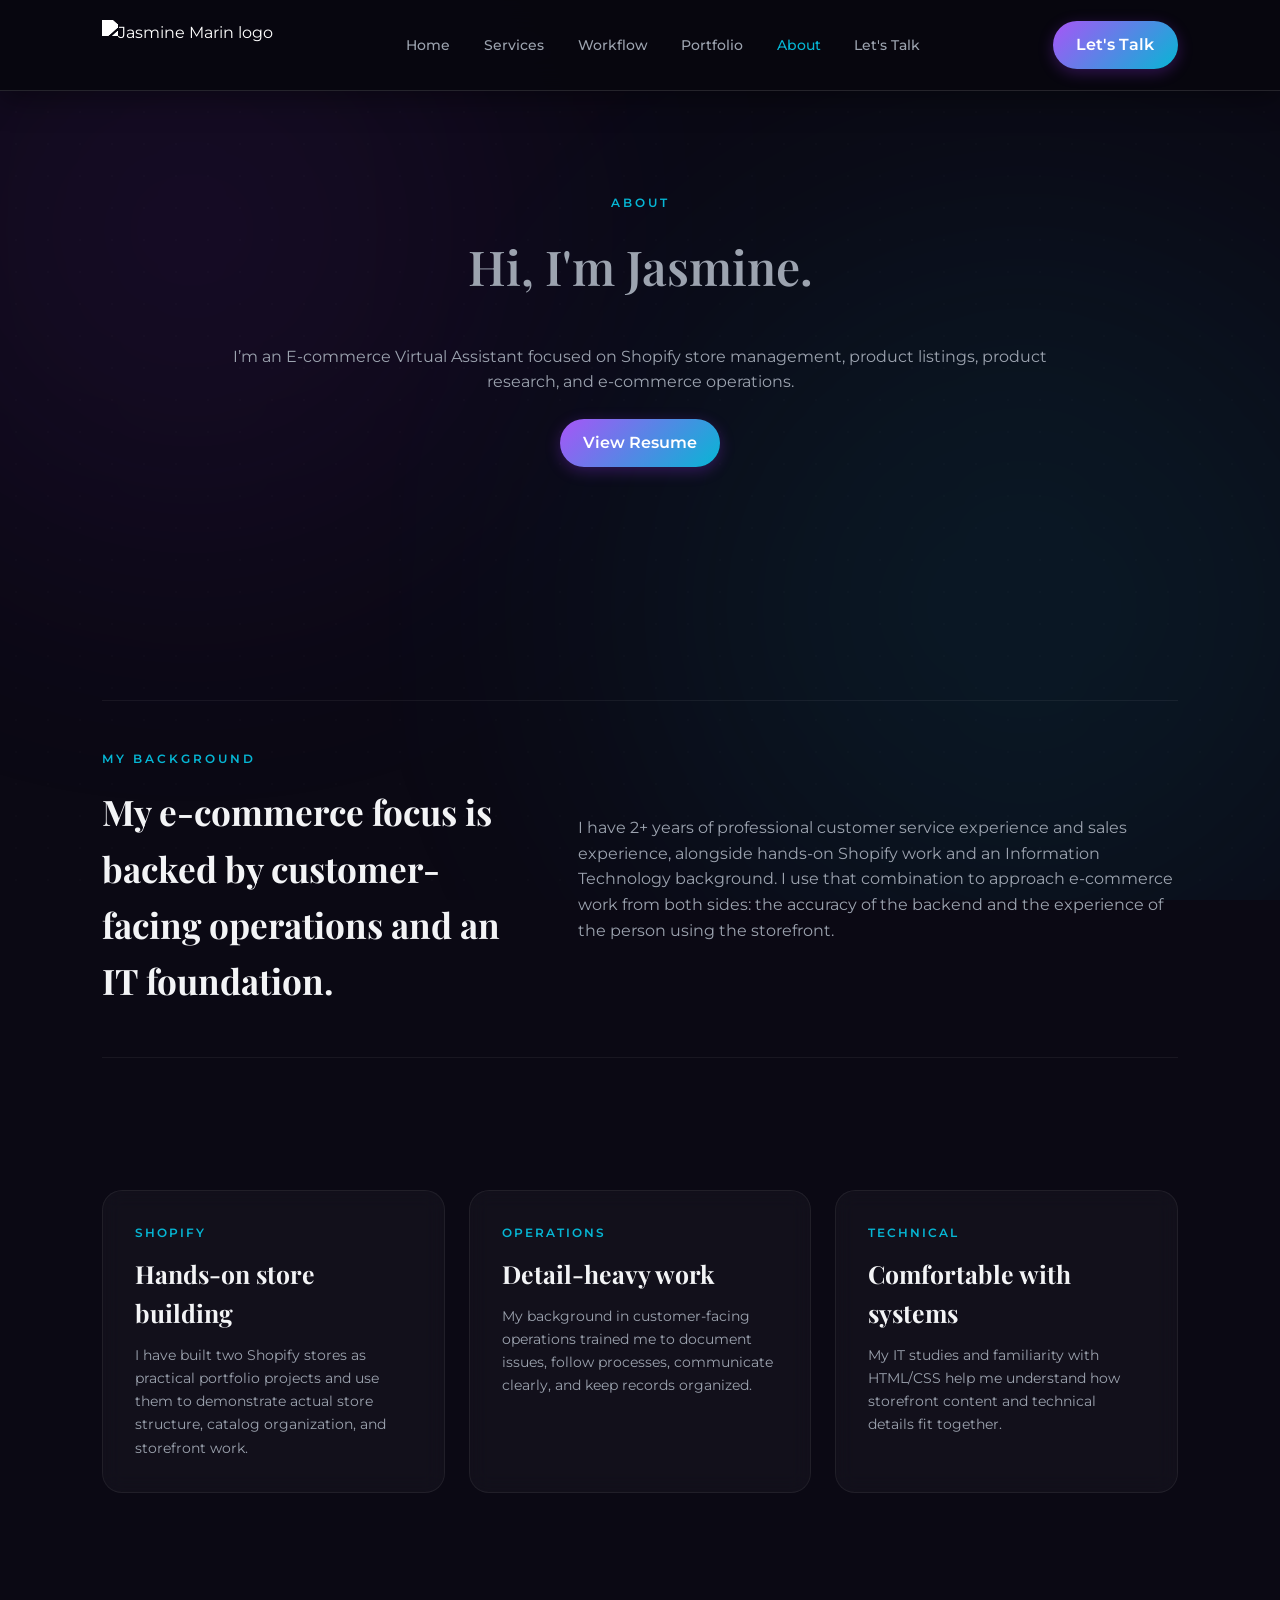
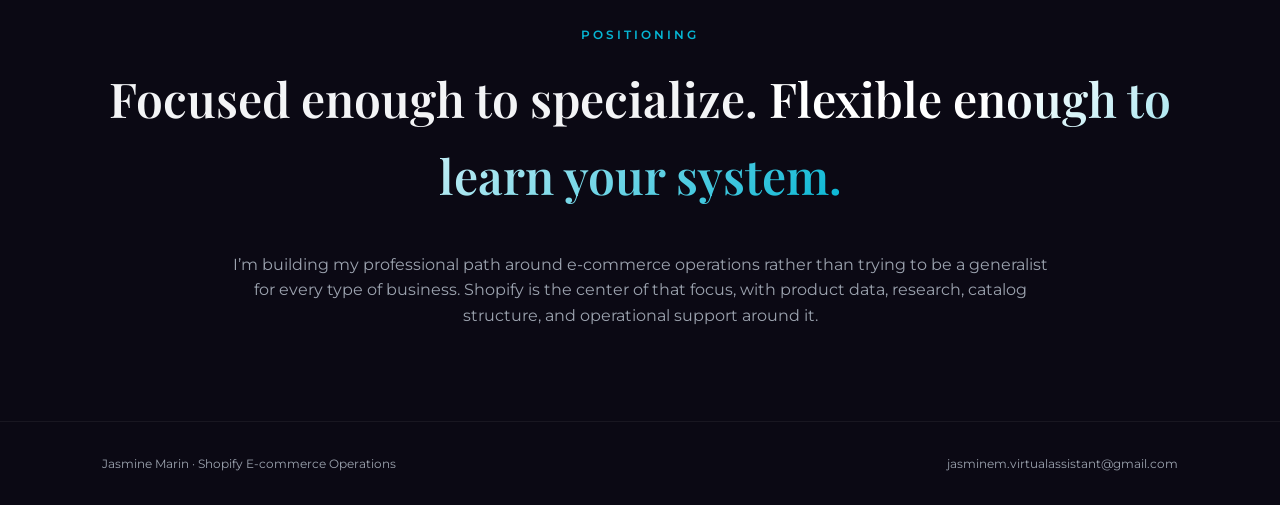
==== about.html @ 8a1c5198 "Initial commit" ====
<!DOCTYPE html>
<html lang="en">
<head>
<meta charset="UTF-8">
<meta name="viewport" content="width=device-width, initial-scale=1.0">
<title>About | Jasmine Marin</title>
<meta name="description" content="Jasmine Marin specializes in Shopify store management, product listings, product research and e-commerce operations.">
<link rel="stylesheet" href="style.css">
</head>
<body data-page="about">
<div class="ambient-bg"><div class="blur-blob blob-1"></div><div class="blur-blob blob-2"></div></div>

<header>
    <a href="index.html" class="logo" aria-label="Jasmine Marin home">
        <img src="image/Jasmine LOGO.png" alt="Jasmine Marin logo" class="logo-img">
    </a>

    <button class="mobile-menu-btn" type="button" aria-label="Open navigation" aria-controls="menu" aria-expanded="false">
        <span></span>
    </button>

    <nav id="menu" aria-label="Primary navigation">
        <a href="index.html" data-page="home">Home</a>
        <a href="services.html" data-page="services">Services</a>
        <a href="workflow.html" data-page="workflow">Workflow</a>
        <a href="portfolio.html" data-page="portfolio">Portfolio</a>
        <a href="about.html" data-page="about">About</a>
        <a href="index.html#contact">Let's Talk</a>
    </nav>

    <a class="btn-header" href="index.html#contact">Let's Talk</a>
</header>


<main>
<section class="page-hero">
    <div class="page-intro reveal">
        <div class="section-tag">About</div>
        <h1 class="section-title">Hi, I'm Jasmine.</h1>
        <p>I’m an E-commerce Virtual Assistant focused on Shopify store management, product listings, product research, and e-commerce operations.</p>
        <div class="hero-actions resume-entry-actions">
            <a class="btn-primary" href="resume.html">View Resume</a>
        </div>
    </div>
</section>

<section class="reveal">
    <div class="expertise-band">
        <div>
            <div class="section-tag" style="text-align:left">My Background</div>
            <h3>My e-commerce focus is backed by customer-facing operations and an IT foundation.</h3>
        </div>
        <p>I have 2+ years of professional customer service experience and sales experience, alongside hands-on Shopify work and an Information Technology background. I use that combination to approach e-commerce work from both sides: the accuracy of the backend and the experience of the person using the storefront.</p>
    </div>
</section>

<section class="reveal">
    <div class="focus-grid">
        <article class="focus-card"><div class="card-index">SHOPIFY</div><h3>Hands-on store building</h3><p>I have built two Shopify stores as practical portfolio projects and use them to demonstrate actual store structure, catalog organization, and storefront work.</p></article>
        <article class="focus-card"><div class="card-index">OPERATIONS</div><h3>Detail-heavy work</h3><p>My background in customer-facing operations trained me to document issues, follow processes, communicate clearly, and keep records organized.</p></article>
        <article class="focus-card"><div class="card-index">TECHNICAL</div><h3>Comfortable with systems</h3><p>My IT studies and familiarity with HTML/CSS help me understand how storefront content and technical details fit together.</p></article>
    </div>
</section>

<section class="reveal">
    <div class="section-tag">Positioning</div>
    <h2 class="section-title">Focused enough to specialize. <span class="gradient-text">Flexible enough to learn your system.</span></h2>
    <p class="page-intro">I’m building my professional path around e-commerce operations rather than trying to be a generalist for every type of business. Shopify is the center of that focus, with product data, research, catalog structure, and operational support around it.</p>
</section>
</main>


<footer>
    <span>Jasmine Marin · Shopify E-commerce Operations</span>
    <a href="mailto:jasminem.virtualassistant@gmail.com">jasminem.virtualassistant@gmail.com</a>
</footer>

<script src="script.js"></script>
</body>
</html>
---- style.css ----
@import url('https://fonts.googleapis.com/css2?family=Montserrat:wght@300;400;500;600&family=Playfair+Display:ital,wght@0,600;1,400&display=swap');

:root{
    --bg-dark:#0b0914;
    --purple-glow:rgba(147,51,234,.15);
    --cyan-glow:rgba(6,182,212,.15);
    --text-main:#f3f4f6;
    --text-muted:#9ca3af;
    --accent-purple:#a855f7;
    --accent-cyan:#06b6d4;
    --glass-bg:rgba(255,255,255,.03);
    --glass-border:rgba(255,255,255,.06);
    --bar-bg:#4f46e5;
    --header-bg:rgba(11,9,20,.72);
}
*{box-sizing:border-box;margin:0;padding:0;scroll-behavior:smooth}
body{
    background:var(--bg-dark);
    color:var(--text-main);
    font-family:'Montserrat',sans-serif;
    overflow-x:hidden;
    line-height:1.6;
}
a{color:inherit}
button,input,textarea{font:inherit}
.ambient-bg{position:fixed;inset:0;z-index:-2;pointer-events:none;overflow:hidden}
.blur-blob{
    position:absolute;border-radius:50%;filter:blur(140px);opacity:.6;
    animation:float-bg 20s infinite alternate ease-in-out;
}
.blob-1{top:-10%;left:-10%;width:50vw;height:50vw;background:var(--purple-glow)}
.blob-2{bottom:-10%;right:-10%;width:60vw;height:60vw;background:var(--cyan-glow);animation-delay:-5s}
@keyframes float-bg{0%{transform:translate(0,0) scale(1)}100%{transform:translate(8%,5%) scale(1.15)}}
body::before{
    content:"";position:fixed;inset:0;
    background-image:radial-gradient(rgba(255,255,255,.015) 1px,transparent 1px);
    background-size:32px 32px;z-index:-1;pointer-events:none;
}

header{
    position:fixed;top:0;width:100%;padding:1.25rem 8%;
    display:flex;justify-content:space-between;align-items:center;
    z-index:200;background:rgba(8,7,15,.96);backdrop-filter:blur(16px);
    border-bottom:1px solid rgba(255,255,255,.12);box-shadow:0 8px 28px rgba(0,0,0,.38);
}
.logo{display:flex;align-items:center;text-decoration:none}
.logo-img{height:50px;width:auto;display:block;filter:brightness(0) invert(1);transition:transform .3s ease}
.logo-img:hover{transform:scale(1.05)}
nav{display:flex;align-items:center;gap:2.1rem}
nav a{
    color:var(--text-muted);text-decoration:none;font-size:.88rem;font-weight:500;
    transition:color .3s;white-space:nowrap
}
nav a:hover,nav a.active{color:var(--accent-cyan)}
.mobile-menu-btn{
    display:none;width:40px;height:40px;border:1px solid rgba(255,255,255,.12);
    border-radius:14px;background:rgba(11,9,20,.75);color:#fff;align-items:center;
    justify-content:center;cursor:pointer;position:relative
}
.mobile-menu-btn span{display:block;width:18px;height:2px;background:#fff;border-radius:999px;position:relative;transition:transform .25s ease,opacity .25s ease}
.mobile-menu-btn span::before,.mobile-menu-btn span::after{
    content:"";position:absolute;width:18px;height:2px;background:#fff;border-radius:999px;left:0;
    transition:transform .25s ease,opacity .25s ease
}
.mobile-menu-btn span::before{transform:translateY(-6px)}
.mobile-menu-btn span::after{transform:translateY(6px)}
.mobile-menu-btn.open span{transform:rotate(45deg)}
.mobile-menu-btn.open span::before{transform:rotate(90deg)}
.mobile-menu-btn.open span::after{opacity:0}

.btn-header,.btn-primary{
    display:inline-flex;align-items:center;justify-content:center;
    background:linear-gradient(135deg,var(--accent-purple),var(--accent-cyan));
    padding:.7rem 1.45rem;border-radius:30px;color:#fff;font-weight:600;
    border:none;cursor:pointer;text-decoration:none;
    box-shadow:0 4px 15px rgba(147,51,234,.3);
    transition:transform .3s,box-shadow .3s
}
.btn-header:hover,.btn-primary:hover{transform:translateY(-2px);box-shadow:0 6px 20px rgba(6,182,212,.4)}
.btn-secondary{
    display:inline-flex;align-items:center;justify-content:center;
    padding:.7rem 1.45rem;border:1px solid var(--glass-border);
    border-radius:30px;color:#fff;text-decoration:none;font-weight:500;
    transition:.3s;background:rgba(255,255,255,.02)
}
.btn-secondary:hover{border-color:var(--accent-cyan);transform:translateY(-2px)}

section{padding:5.5rem 8% 2.75rem;min-height:0;display:flex;flex-direction:column;justify-content:center;scroll-margin-top:88px}
.page-hero{padding-top:10rem;min-height:68vh;padding-bottom:4rem}
.reveal{opacity:0;transform:translateY(35px);transition:opacity .8s cubic-bezier(.21,.6,.35,1),transform .8s cubic-bezier(.21,.6,.35,1)}
.reveal.active{opacity:1;transform:translateY(0)}
.section-tag{text-transform:uppercase;font-size:.75rem;font-weight:600;letter-spacing:3px;color:var(--accent-cyan);margin-bottom:1rem;text-align:center}
.section-title{font-family:'Playfair Display',serif;font-size:3rem;margin-bottom:2.4rem;font-weight:600;text-align:center}
.gradient-text{background:linear-gradient(135deg,#fff 30%,var(--accent-cyan) 100%);-webkit-background-clip:text;background-clip:text;-webkit-text-fill-color:transparent}
.muted{color:var(--text-muted)}

.hero-grid{display:grid;grid-template-columns:1.15fr .85fr;gap:4rem;align-items:center}
.hero-content h2{font-size:1rem;text-transform:uppercase;letter-spacing:4px;color:var(--accent-purple);margin-bottom:1rem}
.hero-content h1{font-family:'Playfair Display',serif;font-size:4rem;line-height:1.08;margin-bottom:1.4rem}
.hero-content .lead{font-size:1.08rem;color:var(--text-muted);max-width:650px;margin-bottom:2rem}
.eyebrow-line{display:flex;flex-wrap:wrap;gap:.6rem;margin-bottom:1.8rem}
.eyebrow-line span{
    border:1px solid var(--glass-border);background:var(--glass-bg);
    padding:.45rem .8rem;border-radius:999px;font-size:.76rem;color:#ddd
}
.hero-actions{display:flex;flex-wrap:wrap;gap:1rem}
.hero-profile-img{width:120%;max-width:520px;height:auto;display:block;object-fit:cover;filter:drop-shadow(0 20px 50px rgba(0,0,0,.7)) grayscale(5%);transition:.5s}
.hero-profile-img:hover{filter:drop-shadow(0 25px 60px rgba(147,51,234,.25)) grayscale(0%);transform:translateY(-5px)}

.proof-grid{display:grid;grid-template-columns:repeat(3,1fr);gap:1.25rem}
.proof-card,.focus-card,.project-card,.process-card,.tool-card,.contact-card{
    background:var(--glass-bg);border:1px solid var(--glass-border);
    border-radius:20px;padding:2rem;backdrop-filter:blur(10px);
    transition:transform .3s,border-color .3s,background .3s
}
.proof-card:hover,.focus-card:hover,.project-card:hover,.process-card:hover,.tool-card:hover,.contact-card:hover{
    transform:translateY(-5px);border-color:rgba(6,182,212,.35)
}
.proof-number{font-family:'Playfair Display',serif;font-size:2.5rem;color:#fff;margin-bottom:.25rem}
.proof-label{color:var(--text-muted);font-size:.84rem;text-transform:uppercase;letter-spacing:1px}

.focus-grid{display:grid;grid-template-columns:repeat(3,1fr);gap:1.5rem}
.focus-card .card-index{color:var(--accent-cyan);font-size:.75rem;letter-spacing:2px;font-weight:600}
.focus-card h3{font-family:'Playfair Display',serif;font-size:1.55rem;margin:.7rem 0}
.focus-card p{color:var(--text-muted);font-size:.9rem}
.focus-card ul{list-style:none;margin-top:1.2rem;display:grid;gap:.6rem}
.focus-card li{font-size:.86rem;padding-left:1.15rem;position:relative}
.focus-card li::before{content:"";position:absolute;left:0;top:.62rem;width:5px;height:5px;background:var(--accent-cyan);border-radius:50%}

.expertise-band{
    display:grid;grid-template-columns:1fr 1.4fr;gap:3rem;align-items:center;
    border-top:1px solid var(--glass-border);border-bottom:1px solid var(--glass-border);
    padding:3rem 0
}
.expertise-band h3{font-family:'Playfair Display',serif;font-size:2.2rem}
.expertise-band p{color:var(--text-muted);max-width:760px}

/* =========================================
   TECHNICAL TOOLBOX
   ========================================= */

.toolbox-section {
  width: 100%;
  padding: 70px 5% 60px;

  background:
    radial-gradient(
      circle at 20% 45%,
      rgba(168, 85, 247, 0.07),
      transparent 38%
    ),
    radial-gradient(
      circle at 80% 45%,
      rgba(6, 182, 212, 0.06),
      transparent 38%
    );
}


/* SECTION HEADING */

.section-heading {
  text-align: center;
  margin-bottom: 48px;
}

.section-heading .eyebrow {
  display: block;
  margin-bottom: 16px;

  color: #06b6d4;

  font-size: 13px;
  font-weight: 700;
  letter-spacing: 3px;
}

.section-heading h2 {
  margin: 0;

  color: #f3f4f6;

  font-family: "Playfair Display", serif;
  font-size: clamp(42px, 4vw, 56px);
  font-weight: 600;
  line-height: 1.1;
}

.section-heading h2 span {
  background: linear-gradient(
    90deg,
    #f3f4f6,
    #a855f7,
    #06b6d4
  );

  -webkit-background-clip: text;
  background-clip: text;
  -webkit-text-fill-color: transparent;
}


/* TOOLBOX GRID */

.toolbox-grid {
  width: 100%;
  max-width: 1600px;

  margin: 0 auto;

  display: grid;
  grid-template-columns: repeat(5, minmax(0, 1fr));

  gap: 24px;
}


/* TOOLBOX CARD */

.toolbox-card {
  min-width: 0;

  padding: 34px 32px 30px;

  border: 1px solid rgba(255, 255, 255, 0.09);
  border-radius: 20px;

  background:
    linear-gradient(
      145deg,
      rgba(168, 85, 247, 0.055),
      rgba(6, 182, 212, 0.025)
    ),
    rgba(255, 255, 255, 0.018);

  box-shadow:
    inset 0 1px 0 rgba(255, 255, 255, 0.025),
    0 12px 35px rgba(0, 0, 0, 0.12);
}


/* CARD TITLE */

.toolbox-card h3 {
  margin: 0 0 22px;
  padding-bottom: 14px;

  border-bottom: 1px solid rgba(255, 255, 255, 0.08);

  color: #06b6d4;

  font-size: 17px;
  font-weight: 700;
  letter-spacing: 1.5px;
  line-height: 1.3;

  white-space: nowrap;
}


/* TOOL ITEMS */

.tool-item {
  min-height: 44px;

  margin-bottom: 12px;
  padding: 0 17px;

  display: flex;
  align-items: center;
  justify-content: space-between;

  border-radius: 10px;

  background: rgba(255, 255, 255, 0.012);

  color: #e5e7eb;

  font-size: 14px;

  transition:
    background 0.2s ease,
    transform 0.2s ease;
}

.tool-item:last-child {
  margin-bottom: 0;
}

.tool-item:hover {
  transform: translateY(-2px);

  background: rgba(168, 85, 247, 0.08);
}


/* ZENDESK BADGE */

.tool-with-badge {
  gap: 10px;
}

.tool-badge {
  flex-shrink: 0;

  padding: 5px 11px;

  border-radius: 999px;

  background: rgba(168, 85, 247, 0.16);

  color: #a855f7;

  font-size: 11px;
  font-weight: 600;
}


/* =========================================
   TABLET
   ========================================= */

@media (max-width: 1200px) {

  .toolbox-grid {
    grid-template-columns: repeat(3, minmax(0, 1fr));
  }

  .toolbox-card h3 {
    white-space: normal;
  }

}


/* =========================================
   MOBILE
   ========================================= */

@media (max-width: 700px) {

  .toolbox-section {
    padding: 55px 20px 45px;
  }

  .section-heading {
    margin-bottom: 32px;
  }

  .section-heading .eyebrow {
    font-size: 11px;
    letter-spacing: 2.5px;
  }

  .section-heading h2 {
    font-size: 38px;
  }

  .toolbox-grid {
    grid-template-columns: repeat(2, minmax(0, 1fr));
    gap: 14px;
  }

  .toolbox-card {
    padding: 24px 18px 20px;
    border-radius: 16px;
  }

  .toolbox-card h3 {
    margin-bottom: 16px;
    padding-bottom: 11px;

    font-size: 13px;
    letter-spacing: 1px;
  }

  .tool-item {
    min-height: 40px;

    margin-bottom: 9px;
    padding: 0 12px;

    font-size: 12px;
  }

  .tool-badge {
    padding: 4px 7px;
    font-size: 9px;
  }

}


/* =========================================
   SMALL PHONES
   ========================================= */

@media (max-width: 430px) {

  .toolbox-grid {
    grid-template-columns: 1fr;
  }

  .toolbox-card h3 {
    font-size: 14px;
  }

  .tool-item {
    font-size: 13px;
  }

}


.page-intro{max-width:820px;margin:0 auto 3rem;text-align:center;color:var(--text-muted)}
.project-stack{display:grid;gap:2.5rem}
.project-card{padding:0;overflow:hidden}
.project-card-inner{display:grid;grid-template-columns:.9fr 1.1fr;min-height:460px}
.project-card.reverse .project-card-inner{grid-template-columns:1.1fr .9fr}
.project-card.reverse .project-copy{order:2}
.project-card.reverse .project-visual{order:1}
.project-copy{padding:3rem;display:flex;flex-direction:column;justify-content:center}
.project-kicker{text-transform:uppercase;letter-spacing:2px;color:var(--accent-cyan);font-size:.72rem;font-weight:600}
.project-copy h3{font-family:'Playfair Display',serif;font-size:2.3rem;margin:.8rem 0 1rem}
.project-copy p{color:var(--text-muted);font-size:.92rem}
.project-copy ul{list-style:none;margin:1.3rem 0 1.7rem;display:grid;gap:.55rem}
.project-copy li{font-size:.84rem;padding-left:1.2rem;position:relative}
.project-copy li::before{content:"✓";position:absolute;left:0;color:var(--accent-cyan)}
.project-meta{display:flex;flex-wrap:wrap;gap:.6rem;margin-top:auto}
.project-meta span{font-size:.72rem;border:1px solid var(--glass-border);padding:.4rem .65rem;border-radius:999px;color:#ddd}
.project-visual{
    min-height:460px;background:#14121f;border-left:1px solid var(--glass-border);
    display:flex;align-items:center;justify-content:center;padding:1rem
}
.project-card.reverse .project-visual{border-left:none;border-right:1px solid var(--glass-border)}
.browser-mockup{width:100%;height:100%;min-height:430px;background:#1e1b29;border:1px solid var(--glass-border);border-radius:16px;overflow:hidden;box-shadow:0 25px 50px rgba(0,0,0,.45);display:flex;flex-direction:column}
.browser-header{background:#14121f;padding:.6rem .9rem;display:flex;gap:.5rem;border-bottom:1px solid var(--glass-border)}
.dot{width:9px;height:9px;border-radius:50%;background:rgba(255,255,255,.15)}
.browser-content{padding:.75rem;display:flex;justify-content:center;align-items:center;flex:1}
.work-video-wrapper{width:100%;max-width:960px;background:#000;border-radius:8px;overflow:hidden;position:relative;aspect-ratio:16/9}
.work-sample-video{width:100%;height:100%;display:block;object-fit:contain;background:#000}
.project-video-placeholder{
    min-height:0;padding:1.5rem;display:flex;flex-direction:column;align-items:center;justify-content:center;gap:.65rem;
    border:1px solid var(--glass-border);text-align:center;
    background:radial-gradient(circle at 25% 20%,rgba(6,182,212,.14),transparent 42%),linear-gradient(145deg,#141a20,#0b0914)
}
.placeholder-play{
    width:52px;height:52px;display:grid;place-items:center;padding-left:4px;
    border:1px solid rgba(6,182,212,.55);border-radius:50%;color:var(--accent-cyan);font-size:1.1rem
}
.project-video-placeholder .project-kicker{font-size:.68rem}
.project-video-placeholder p{margin:0;color:var(--text-main);font-weight:600}
.placeholder-note{color:var(--text-muted);font-size:.72rem}
.project-copy .btn-primary{align-self:flex-start;margin-bottom:1.2rem}
.visual-placeholder{
    width:100%;min-height:400px;border:1px solid var(--glass-border);border-radius:14px;
    display:flex;flex-direction:column;justify-content:center;align-items:center;text-align:center;
    padding:2rem;background:
    radial-gradient(circle at 30% 30%,rgba(168,85,247,.14),transparent 40%),
    radial-gradient(circle at 70% 70%,rgba(6,182,212,.12),transparent 45%),
    #11101b
}
.visual-placeholder .small{font-size:.7rem;text-transform:uppercase;letter-spacing:3px;color:var(--accent-cyan)}
.visual-placeholder h4{font-family:'Playfair Display',serif;font-size:2rem;margin:.6rem 0}
.visual-placeholder p{max-width:430px;color:var(--text-muted);font-size:.82rem}

.case-note{
    margin-top:2.5rem;padding:1.25rem 1.5rem;border-left:2px solid var(--accent-cyan);
    background:rgba(255,255,255,.02);color:var(--text-muted);font-size:.84rem
}

.process-grid{display:grid;grid-template-columns:repeat(3,1fr);gap:1rem}
.process-card{position:relative;min-height:0;padding:1.5rem}
.process-no{font-size:.72rem;letter-spacing:2px;color:var(--accent-purple);font-weight:600}
.process-card h3{font-family:'Playfair Display',serif;font-size:1.45rem;margin:.65rem 0}
.process-card p{color:var(--text-muted);font-size:.86rem}
.process-card .deliverable{margin-top:1rem;color:#ddd;font-size:.76rem}
.process-card .deliverable strong{color:var(--accent-cyan);font-weight:500}

.workflow-callout{
    margin-top:1.75rem;display:grid;grid-template-columns:1fr 1fr;gap:1rem
}
.callout{
    position:relative;overflow:hidden;border:1px solid var(--glass-border);background:linear-gradient(145deg,rgba(168,85,247,.055),rgba(6,182,212,.035));border-radius:18px;padding:1.25rem 1.35rem
}
.callout::after{content:"";position:absolute;right:-55px;bottom:-70px;width:150px;height:150px;border-radius:50%;background:var(--cyan-glow);filter:blur(30px);pointer-events:none}
.callout-top{display:flex;align-items:center;gap:.75rem;margin-bottom:.7rem}
.callout-icon{width:34px;height:34px;border:1px solid rgba(6,182,212,.25);border-radius:10px;display:grid;place-items:center;color:var(--accent-cyan);font-size:.9rem;background:rgba(6,182,212,.06);flex:0 0 auto}
.callout h4{color:var(--accent-cyan);font-size:.72rem;text-transform:uppercase;letter-spacing:2px;margin:0}
.callout p{color:var(--text-muted);font-size:.82rem;line-height:1.6;margin:0}
.callout-flow{display:flex;flex-wrap:wrap;align-items:center;gap:.4rem;margin-top:1rem;position:relative;z-index:1}
.callout-flow span{font-size:.68rem;color:#ddd;border:1px solid var(--glass-border);background:rgba(255,255,255,.025);padding:.4rem .55rem;border-radius:999px}
.callout-flow i{font-style:normal;color:var(--accent-purple);font-size:.72rem}

.contact-grid{display:grid;grid-template-columns:.8fr 1.2fr;gap:4rem}
.contact-info-panel{display:grid;gap:1rem}
.contact-card label{font-size:.7rem;text-transform:uppercase;color:var(--accent-cyan);letter-spacing:2px}
.contact-card p{font-size:.95rem;color:#fff;margin-top:.3rem}
form{background:var(--glass-bg);border:1px solid var(--glass-border);padding:2.5rem;border-radius:24px;display:flex;flex-direction:column;gap:1.25rem;backdrop-filter:blur(10px)}
.form-row{display:grid;grid-template-columns:1fr 1fr;gap:1.25rem}
.input-group{display:flex;flex-direction:column;gap:.5rem}
.input-group label{font-size:.78rem;color:var(--text-muted)}
input,textarea,select{
    background:rgba(11,9,20,.5);border:1px solid var(--glass-border);padding:1rem;
    border-radius:12px;color:#fff;font-family:inherit;font-size:.9rem;transition:border-color .3s
}
select{appearance:auto}
input:focus,textarea:focus,select:focus{outline:none;border-color:var(--accent-cyan)}
textarea{resize:vertical}
button[type=submit]{background:linear-gradient(135deg,var(--accent-purple),var(--accent-cyan));color:#fff;border:none;padding:1.1rem;border-radius:12px;font-size:1rem;font-weight:600;cursor:pointer;transition:.3s}
button[type=submit]:hover{transform:translateY(-2px)}

footer{padding:2rem 8%;border-top:1px solid var(--glass-border);display:flex;justify-content:space-between;gap:1rem;color:var(--text-muted);font-size:.75rem}
footer a{text-decoration:none;color:var(--text-muted)}
footer a:hover{color:var(--accent-cyan)}

@media(max-width:1050px){
    header{padding:1rem 4%}
    nav{position:fixed;top:76px;right:16px;width:calc(100% - 32px);max-width:320px;flex-direction:column;align-items:flex-start;padding:1.5rem;border-radius:24px;background:rgba(11,9,20,.96);border:1px solid rgba(255,255,255,.08);box-shadow:0 30px 80px rgba(0,0,0,.35);transform:translateY(-20px) scale(.95);opacity:0;pointer-events:none;transition:.25s;z-index:110}
    nav.open{transform:translateY(0) scale(1);opacity:1;pointer-events:auto}
    nav a{width:100%;padding:.25rem 0}
    .mobile-menu-btn{display:inline-flex}
    header>.btn-header{display:none}
    .hero-grid,.expertise-band,.project-card-inner,.project-card.reverse .project-card-inner,.contact-grid{grid-template-columns:1fr}
    .hero-content h1{font-size:2.9rem}
    .hero-profile-img{width:100%;max-width:480px;margin:auto}
    .proof-grid,.focus-grid,.process-grid{grid-template-columns:1fr 1fr}
    .tools-grid{grid-template-columns:repeat(3,1fr)}
    .project-copy,.project-card.reverse .project-copy{order:1;padding:2rem}
    .project-visual,.project-card.reverse .project-visual{order:2;border:none;border-top:1px solid var(--glass-border);padding:1rem}
}
@media(max-width:650px){
    section{padding:4.75rem 4% 2rem}
    section:first-child{padding-top:8rem}
    .page-hero{padding-top:8.5rem}
    .section-title{font-size:2.25rem}
    .hero-content h1{font-size:2.45rem}
    .hero-actions,.hero-actions .btn-primary,.hero-actions .btn-secondary{width:100%}
    .proof-grid,.focus-grid,.process-grid,.form-row{grid-template-columns:1fr}
    .tools-grid{grid-template-columns:repeat(2,minmax(0,1fr));gap:.75rem}
    .tool-card{padding:1.15rem .9rem}
    .tool-card h3{font-size:.68rem;letter-spacing:1.2px}
    .tool-list span{font-size:.72rem;min-height:36px;padding:.5rem .55rem}
    .project-copy{padding:1.5rem}
    .project-copy h3{font-size:1.9rem}
    .project-visual{min-height:340px}
    .visual-placeholder{min-height:300px}
    .browser-mockup{min-height:320px}
    footer{padding:1.5rem 4%;flex-direction:column}
}

@media(max-width:430px){
    .tools-grid{grid-template-columns:1fr}
    .workflow-callout{grid-template-columns:1fr}
    .callout-flow{gap:.3rem}
    .callout-flow i{display:none}
}
/* =========================================================
   PORTFOLIO CASE STUDIES
   Jasmine Marin | Shopify E-commerce Operations
   ========================================================= */


/* ---------------------------------------------------------
   CASE STUDY INTRO
--------------------------------------------------------- */

.portfolio-case-studies {
    width: min(1200px, 92%);
    margin: 0 auto;
    padding: 112px 0 100px;
}

.case-study-intro {
    max-width: 900px;
    margin: 0 auto 90px;
    text-align: center;
}

.case-study-intro .section-tag {
    margin-bottom: 18px;
}

.case-study-intro .section-title {
    margin-bottom: 28px;
}

.case-study-intro-text {
    max-width: 800px;
    margin: 0 auto 20px;
    font-size: 18px;
    line-height: 1.8;
    opacity: 0.82;
}

.case-study-note {
    max-width: 780px;
    margin: 0 auto;
    padding: 18px 22px;
    border-left: 2px solid currentColor;
    text-align: left;
    font-size: 14px;
    line-height: 1.7;
    opacity: 0.68;
}


/* ---------------------------------------------------------
   MAIN CASE STUDY
--------------------------------------------------------- */

.case-study {
    position: relative;
}

.case-study-header {
    margin-bottom: 35px;
}

.case-study-header[id] {
    scroll-margin-top: 100px;
}

.case-study-number {
    display: inline-block;
    margin-bottom: 14px;
    font-size: 12px;
    font-weight: 700;
    letter-spacing: 0.16em;
    text-transform: uppercase;
    opacity: 0.6;
}

.case-study-status {
    display: inline-flex;
    align-items: center;
    width: fit-content;
    margin-left: 12px;
    padding: 6px 11px;
    border: 1px solid rgba(128, 128, 128, 0.3);
    border-radius: 999px;
    font-size: 11px;
    letter-spacing: 0.05em;
    text-transform: uppercase;
    opacity: 0.7;
}

.case-study-header h2 {
    margin: 0;
    font-size: clamp(42px, 6vw, 76px);
    line-height: 0.98;
    letter-spacing: -0.04em;
}

.case-study-subtitle {
    max-width: 720px;
    margin-top: 20px;
    font-size: 19px;
    line-height: 1.6;
    opacity: 0.72;
}


/* ---------------------------------------------------------
   PROJECT SNAPSHOT
--------------------------------------------------------- */

.case-study-snapshot {
    display: grid;
    grid-template-columns: repeat(4, 1fr);
    gap: 1px;
    margin-bottom: 70px;
    border: 1px solid rgba(128, 128, 128, 0.2);
    background: rgba(128, 128, 128, 0.2);
    overflow: hidden;
    border-radius: 16px;
}

.snapshot-item {
    padding: 24px;
    background: rgba(255, 255, 255, 0.025);
}

.snapshot-item span {
    display: block;
    margin-bottom: 9px;
    font-size: 11px;
    font-weight: 700;
    letter-spacing: 0.12em;
    text-transform: uppercase;
    opacity: 0.55;
}

.snapshot-item strong {
    display: block;
    font-size: 14px;
    line-height: 1.5;
}


/* ---------------------------------------------------------
   FEATURE SECTIONS
--------------------------------------------------------- */

.case-study-feature {
    display: grid;
    grid-template-columns: minmax(0, 1.1fr) minmax(0, 0.9fr);
    gap: 70px;
    align-items: center;
    margin-bottom: 110px;
}

.case-study-feature.reverse {
    grid-template-columns: minmax(0, 0.9fr) minmax(0, 1.1fr);
}

.case-study-feature.reverse .case-study-feature-content {
    order: 1;
}

.case-study-feature.reverse .case-study-image {
    order: 2;
}

.case-study-feature-content {
    max-width: 620px;
}

.case-study-feature-content h3 {
    margin: 0 0 20px;
    font-size: clamp(28px, 3.2vw, 44px);
    line-height: 1.1;
    letter-spacing: -0.025em;
}

.case-study-feature-content > p {
    margin: 0 0 18px;
    font-size: 16px;
    line-height: 1.8;
    opacity: 0.78;
}


/* ---------------------------------------------------------
   CASE STUDY IMAGES
--------------------------------------------------------- */

.case-study-image {
    position: relative;
    overflow: hidden;
    border: 1px solid rgba(128, 128, 128, 0.22);
    border-radius: 20px;
    background: rgba(128, 128, 128, 0.05);
}

.case-study-image a {
    display: block;
}

.case-study-image img {
    display: block;
    width: 100%;
    height: auto;
    transition: transform 0.5s ease;
}

.case-study-image:hover img {
    transform: scale(1.025);
}

.case-study-single-image {
    margin-top: 40px;
    overflow: hidden;
    border: 1px solid rgba(128, 128, 128, 0.22);
    border-radius: 20px;
}

.case-study-single-image a {
    display: block;
}

.case-study-single-image img {
    display: block;
    width: 100%;
    height: auto;
}


/* ---------------------------------------------------------
   CASE LIST
--------------------------------------------------------- */

.case-list {
    display: grid;
    gap: 0;
    margin-top: 30px;
    border-top: 1px solid rgba(128, 128, 128, 0.2);
}

.case-list > div {
    padding: 17px 0;
    border-bottom: 1px solid rgba(128, 128, 128, 0.2);
}

.case-list strong {
    display: block;
    margin-bottom: 5px;
    font-size: 14px;
}

.case-list span {
    display: block;
    font-size: 13px;
    line-height: 1.65;
    opacity: 0.68;
}


/* ---------------------------------------------------------
   GENERAL CASE STUDY SECTIONS
--------------------------------------------------------- */

.case-study-section {
    margin-bottom: 110px;
}

.case-study-section > h3 {
    max-width: 900px;
    margin: 0 0 20px;
    font-size: clamp(30px, 4vw, 48px);
    line-height: 1.08;
    letter-spacing: -0.03em;
}

.case-study-section > p {
    max-width: 850px;
    margin: 0 0 30px;
    font-size: 16px;
    line-height: 1.8;
    opacity: 0.76;
}


/* ---------------------------------------------------------
   DARK CASE STUDY SECTIONS
--------------------------------------------------------- */

.case-study-dark {
    padding: 70px;
    border: 1px solid rgba(128, 128, 128, 0.2);
    border-radius: 26px;
    background: rgba(0, 0, 0, 0.08);
}


/* ---------------------------------------------------------
   STRATEGY GRID
--------------------------------------------------------- */

.strategy-grid {
    display: grid;
    grid-template-columns: repeat(2, 1fr);
    gap: 18px;
    margin-top: 40px;
}

.strategy-card {
    position: relative;
    padding: 30px;
    border: 1px solid rgba(128, 128, 128, 0.2);
    border-radius: 18px;
    background: rgba(255, 255, 255, 0.025);
    transition:
        transform 0.3s ease,
        border-color 0.3s ease,
        background 0.3s ease;
}

.strategy-card:hover {
    transform: translateY(-4px);
    border-color: rgba(128, 128, 128, 0.45);
    background: rgba(255, 255, 255, 0.045);
}

.strategy-number {
    display: inline-flex;
    align-items: center;
    justify-content: center;
    width: 34px;
    height: 34px;
    margin-bottom: 20px;
    border: 1px solid rgba(128, 128, 128, 0.3);
    border-radius: 50%;
    font-size: 11px;
    font-weight: 700;
}

.strategy-card h4 {
    margin: 0 0 10px;
    font-size: 18px;
}

.strategy-card p {
    margin: 0;
    font-size: 14px;
    line-height: 1.7;
    opacity: 0.7;
}


/* ---------------------------------------------------------
   CATALOG GRID
--------------------------------------------------------- */

.catalog-grid {
    display: grid;
    grid-template-columns: repeat(3, 1fr);
    gap: 15px;
    margin-top: 40px;
}

.catalog-item {
    padding: 25px;
    border: 1px solid rgba(128, 128, 128, 0.2);
    border-radius: 16px;
    background: rgba(255, 255, 255, 0.025);
}

.catalog-item strong {
    display: block;
    margin-bottom: 10px;
    font-size: 15px;
}

.catalog-item p {
    margin: 0;
    font-size: 13px;
    line-height: 1.7;
    opacity: 0.68;
}


/* ---------------------------------------------------------
   CUSTOM PAGES
--------------------------------------------------------- */

.custom-pages-grid {
    display: grid;
    grid-template-columns: repeat(4, 1fr);
    gap: 16px;
    margin-top: 40px;
}

.custom-page-card {
    padding: 25px;
    border: 1px solid rgba(128, 128, 128, 0.2);
    border-radius: 17px;
    background: rgba(255, 255, 255, 0.025);
}

.custom-page-card h4 {
    margin: 0 0 10px;
    font-size: 17px;
}

.custom-page-card p {
    margin: 0;
    font-size: 13px;
    line-height: 1.7;
    opacity: 0.68;
}


/* ---------------------------------------------------------
   SCREENSHOT GALLERY
--------------------------------------------------------- */

.case-screenshot-grid {
    columns: 3;
    column-gap: 16px;
    margin-top: 28px;
}

.case-screenshot-grid figure {
    display: inline-block;
    width: 100%;
    margin: 0 0 16px;
    overflow: hidden;
    break-inside: avoid;
    border: 1px solid rgba(128, 128, 128, 0.2);
    border-radius: 12px;
    background: rgba(128, 128, 128, 0.04);
}

.case-screenshot-grid figure a {
    display: block;
    overflow: hidden;
}

.case-screenshot-grid img {
    display: block;
    width: 100%;
    height: auto;
    transition: transform 0.45s ease;
}

.case-screenshot-grid figure:hover img {
    transform: scale(1.035);
}

.case-screenshot-grid figcaption {
    min-height: 42px;
    padding: 10px 13px;
    display: flex;
    align-items: center;
    font-size: 12px;
    line-height: 1.4;
    opacity: 0.8;
}


/* ---------------------------------------------------------
   DEMONSTRATED SKILLS
--------------------------------------------------------- */

.case-study-results {
    padding: 55px;
    border: 1px solid rgba(128, 128, 128, 0.2);
    border-radius: 24px;
    background: rgba(128, 128, 128, 0.04);
}

.demonstrated-grid {
    display: flex;
    flex-wrap: wrap;
    gap: 10px;
    margin-top: 35px;
}

.demonstrated-grid span {
    padding: 11px 15px;
    border: 1px solid rgba(128, 128, 128, 0.25);
    border-radius: 999px;
    font-size: 12px;
    line-height: 1.3;
    opacity: 0.78;
}


/* ---------------------------------------------------------
   TAXONOMY FLOW
--------------------------------------------------------- */

.taxonomy-flow {
    margin-top: 45px;
}

.taxonomy-level {
    display: flex;
    align-items: flex-start;
    gap: 30px;
}

.taxonomy-label {
    flex: 0 0 145px;
    padding-top: 10px;
    font-size: 10px;
    font-weight: 700;
    letter-spacing: 0.13em;
    opacity: 0.55;
}

.taxonomy-items {
    display: flex;
    flex-wrap: wrap;
    gap: 9px;
}

.taxonomy-items span {
    padding: 10px 14px;
    border: 1px solid rgba(128, 128, 128, 0.25);
    border-radius: 999px;
    font-size: 12px;
}

.taxonomy-arrow {
    margin: 13px 0 13px 172px;
    opacity: 0.45;
}

.taxonomy-note {
    margin-top: 35px !important;
    font-size: 13px !important;
}


/* ---------------------------------------------------------
   FILTER LIST
--------------------------------------------------------- */

.filter-list {
    margin-top: 30px;
    border-top: 1px solid rgba(128, 128, 128, 0.2);
}

.filter-list > div {
    padding: 16px 0;
    border-bottom: 1px solid rgba(128, 128, 128, 0.2);
}

.filter-list strong {
    display: block;
    margin-bottom: 4px;
    font-size: 14px;
}

.filter-list span {
    font-size: 13px;
    line-height: 1.5;
    opacity: 0.65;
}


/* ---------------------------------------------------------
   COLLECTION PATH
--------------------------------------------------------- */

.collection-path {
    display: flex;
    flex-wrap: wrap;
    align-items: center;
    gap: 10px;
    margin: 35px 0;
    padding: 25px;
    border: 1px solid rgba(128, 128, 128, 0.2);
    border-radius: 16px;
    font-size: 13px;
    line-height: 1.6;
}

.collection-path span:not(:nth-child(even)) {
    opacity: 0.78;
}

.collection-path span:nth-child(even) {
    opacity: 0.35;
}


/* ---------------------------------------------------------
   CUSTOMER EXPERIENCE
--------------------------------------------------------- */

.customer-experience-grid {
    display: grid;
    grid-template-columns: repeat(2, 1fr);
    gap: 25px;
    margin-top: 40px;
}

.experience-card {
    padding: 25px;
    border: 1px solid rgba(128, 128, 128, 0.2);
    border-radius: 20px;
    background: rgba(128, 128, 128, 0.04);
}

.experience-card h4 {
    margin: 0 0 10px;
    font-size: 20px;
}

.experience-card > p {
    margin: 0 0 22px;
    font-size: 13px;
    line-height: 1.7;
    opacity: 0.68;
}

.experience-card a {
    display: block;
    overflow: hidden;
    border-radius: 14px;
}

.experience-card img {
    display: block;
    width: 100%;
    height: auto;
    transition: transform 0.45s ease;
}

.experience-card a:hover img {
    transform: scale(1.025);
}


/* ---------------------------------------------------------
   CASE STUDY DIVIDER
--------------------------------------------------------- */

.case-study-divider {
    width: 100%;
    height: 1px;
    margin: 120px 0;
    background: rgba(128, 128, 128, 0.25);
}


/* ---------------------------------------------------------
   OVERALL APPROACH
--------------------------------------------------------- */

.overall-approach {
    padding: 70px;
    border: 1px solid rgba(128, 128, 128, 0.2);
    border-radius: 28px;
    background: rgba(128, 128, 128, 0.04);
}

.overall-approach h2 {
    max-width: 850px;
    margin: 0 0 20px;
    font-size: clamp(34px, 5vw, 58px);
    line-height: 1.05;
    letter-spacing: -0.035em;
}

.overall-approach-lead {
    max-width: 800px;
    margin-bottom: 50px !important;
    font-size: 17px !important;
}


/* ---------------------------------------------------------
   APPROACH FLOW
--------------------------------------------------------- */

.approach-flow {
    display: grid;
    grid-template-columns: repeat(3, 1fr);
    gap: 20px;
}

.approach-step {
    position: relative;
    padding: 25px;
    border-top: 1px solid rgba(128, 128, 128, 0.3);
}

.approach-step > span {
    display: block;
    margin-bottom: 17px;
    font-size: 11px;
    font-weight: 700;
    letter-spacing: 0.1em;
    opacity: 0.5;
}

.approach-step h4 {
    margin: 0 0 8px;
    font-size: 18px;
}

.approach-step p {
    margin: 0;
    font-size: 13px;
    line-height: 1.7;
    opacity: 0.67;
}


/* ---------------------------------------------------------
   FINAL CTA
--------------------------------------------------------- */

.case-study-cta {
    margin-top: 110px;
    padding: 80px 50px;
    text-align: center;
    border: 1px solid rgba(128, 128, 128, 0.2);
    border-radius: 28px;
    background: rgba(128, 128, 128, 0.04);
}

.case-study-cta h2 {
    max-width: 850px;
    margin: 0 auto 20px;
    font-size: clamp(32px, 5vw, 58px);
    line-height: 1.06;
    letter-spacing: -0.035em;
}

.case-study-cta p {
    max-width: 700px;
    margin: 0 auto 30px;
    font-size: 16px;
    line-height: 1.75;
    opacity: 0.72;
}

.case-study-cta .hero-actions {
    justify-content: center;
}


/* ---------------------------------------------------------
   PORTFOLIO REVEAL
--------------------------------------------------------- */

.portfolio-case-studies .reveal {
    opacity: 0;
    transform: translateY(25px);
    transition:
        opacity 0.7s ease,
        transform 0.7s ease;
}

.portfolio-case-studies .reveal.visible {
    opacity: 1;
    transform: translateY(0);
}


/* ---------------------------------------------------------
   RESPONSIVE TABLET
--------------------------------------------------------- */

@media (max-width: 1000px) {

    .case-study-snapshot {
        grid-template-columns: repeat(2, 1fr);
    }

    .case-study-feature,
    .case-study-feature.reverse {
        grid-template-columns: 1fr;
        gap: 40px;
    }

    .case-study-feature.reverse .case-study-feature-content,
    .case-study-feature.reverse .case-study-image {
        order: initial;
    }

    .catalog-grid {
        grid-template-columns: repeat(2, 1fr);
    }

    .custom-pages-grid {
        grid-template-columns: repeat(2, 1fr);
    }

    .case-screenshot-grid {
        column-count: 2;
    }

    .approach-flow {
        grid-template-columns: repeat(2, 1fr);
    }

}


/* ---------------------------------------------------------
   RESPONSIVE MOBILE
--------------------------------------------------------- */

@media (max-width: 700px) {

    .portfolio-case-studies {
        width: min(92%, 100%);
        padding: 92px 0 70px;
    }

    section.portfolio-case-studies:first-child {
        padding-top: 92px;
    }

    .case-screenshot-grid {
        column-count: 1;
        column-gap: 0;
    }

    .case-study-intro {
        margin-bottom: 60px;
    }

    .case-study-intro-text {
        font-size: 15px;
        line-height: 1.7;
    }

    .case-study-note {
        font-size: 12px;
    }

    .case-study-header h2 {
        font-size: 42px;
    }

    .case-study-subtitle {
        font-size: 16px;
    }

    .case-study-number {
        display: block;
        margin-bottom: 8px;
    }

    .case-study-status {
        margin-left: 0;
        margin-bottom: 15px;
    }

    .case-study-snapshot {
        grid-template-columns: 1fr;
        margin-bottom: 55px;
    }

    .snapshot-item {
        padding: 19px;
    }

    .case-study-feature {
        margin-bottom: 75px;
    }

    .case-study-feature-content h3,
    .case-study-section > h3 {
        font-size: 30px;
    }

    .case-study-dark {
        padding: 30px 22px;
        border-radius: 20px;
    }

    .strategy-grid {
        grid-template-columns: 1fr;
    }

    .catalog-grid {
        grid-template-columns: 1fr;
    }

    .custom-pages-grid {
        grid-template-columns: 1fr;
    }

    .case-screenshot-grid {
        grid-template-columns: 1fr;
        gap: 16px;
    }

    .case-study-results {
        padding: 30px 22px;
    }

    .demonstrated-grid {
        gap: 8px;
    }

    .demonstrated-grid span {
        padding: 9px 12px;
        font-size: 11px;
    }

    .taxonomy-level {
        display: block;
    }

    .taxonomy-label {
        display: block;
        margin-bottom: 12px;
    }

    .taxonomy-arrow {
        margin: 15px 0;
        text-align: center;
    }

    .taxonomy-items span {
        font-size: 11px;
    }

    .collection-path {
        gap: 7px;
        padding: 18px;
        font-size: 11px;
    }

    .customer-experience-grid {
        grid-template-columns: 1fr;
    }

    .overall-approach {
        padding: 35px 23px;
    }

    .overall-approach h2 {
        font-size: 36px;
    }

    .approach-flow {
        grid-template-columns: 1fr;
        gap: 10px;
    }

    .approach-step {
        padding: 20px 0;
    }

    .case-study-divider {
        margin: 75px 0;
    }

    .case-study-cta {
        margin-top: 70px;
        padding: 55px 22px;
    }

    .case-study-cta h2 {
        font-size: 34px;
    }

}


/* ---------------------------------------------------------
   VERY SMALL MOBILE
--------------------------------------------------------- */

@media (max-width: 420px) {

    .case-study-header h2 {
        font-size: 36px;
    }

    .case-study-feature-content h3,
    .case-study-section > h3 {
        font-size: 27px;
    }

    .case-study-dark {
        padding: 25px 17px;
    }

    .case-study-results {
        padding: 25px 17px;
    }

    .overall-approach {
        padding: 28px 18px;
    }

    .case-study-cta {
        padding: 45px 18px;
    }

}

.resume-entry-actions {
    justify-content: center;
    margin-top: 1.5rem;
}

.resume-page {
    display: block;
    width: min(1040px, 92%);
    margin: 0 auto;
    padding: 112px 0 72px;
}

.resume-toolbar {
    max-width: 900px;
    margin: 0 auto 18px;
    display: flex;
    justify-content: space-between;
    gap: 12px;
}

.resume-document {
    max-width: 900px;
    margin: 0 auto;
    padding: 48px 56px;
    border: 1px solid var(--glass-border);
    border-radius: 12px;
    background: rgba(11, 9, 20, 0.82);
    box-shadow: 0 24px 64px rgba(0, 0, 0, 0.24);
}

.resume-document-header {
    padding-bottom: 28px;
    border-bottom: 1px solid var(--glass-border);
}

.resume-eyebrow,
.resume-role,
.resume-links,
.resume-contact {
    margin: 0;
}

.resume-eyebrow {
    color: var(--accent-cyan);
    font-size: 0.72rem;
    font-weight: 600;
    text-transform: uppercase;
}

.resume-document-header h1 {
    margin: 8px 0 4px;
    font-family: 'Playfair Display', serif;
    font-size: 2.75rem;
}

.resume-role {
    color: var(--text-muted);
    font-size: 1.05rem;
}

.resume-contact,
.resume-links {
    display: flex;
    flex-wrap: wrap;
    gap: 8px 18px;
    margin-top: 16px;
    font-size: 0.82rem;
}

.resume-contact a,
.resume-links a {
    color: var(--text-main);
    text-decoration-color: rgba(6, 182, 212, 0.5);
    text-underline-offset: 3px;
}

.resume-block {
    padding: 23px 0;
    border-bottom: 1px solid var(--glass-border);
}

.resume-block:last-child {
    border-bottom: 0;
}

.resume-block h2 {
    margin: 0 0 13px;
    color: var(--accent-cyan);
    font-size: 0.78rem;
    font-weight: 700;
    text-transform: uppercase;
}

.resume-block p {
    margin: 0;
    color: #d1d5db;
    font-size: 0.88rem;
    line-height: 1.75;
}

.resume-columns {
    display: grid;
    grid-template-columns: repeat(2, minmax(0, 1fr));
    gap: 24px;
}

.resume-group h3,
.resume-job h3,
.resume-education h3 {
    margin: 0 0 6px;
    font-size: 0.95rem;
}

.resume-group ul,
.resume-job ul {
    margin: 0;
    padding-left: 18px;
    color: #d1d5db;
    font-size: 0.82rem;
    line-height: 1.75;
}

.resume-job + .resume-job,
.resume-education + .resume-education {
    margin-top: 20px;
}

.resume-job-heading {
    display: flex;
    flex-wrap: wrap;
    justify-content: space-between;
    gap: 4px 16px;
    margin-bottom: 8px;
}

.resume-job-heading p,
.resume-education p {
    color: var(--text-muted);
    font-size: 0.8rem;
}

.resume-job-heading p {
    margin: 0;
}

.resume-details {
    display: grid;
    grid-template-columns: repeat(2, minmax(0, 1fr));
    gap: 12px 24px;
    margin: 0;
}

.resume-details div {
    min-width: 0;
}

.resume-details dt {
    color: var(--text-muted);
    font-size: 0.74rem;
}

.resume-details dd {
    margin: 2px 0 0;
    font-size: 0.84rem;
}

@media (max-width: 700px) {
    .resume-page {
        width: 92%;
        padding-top: 92px;
    }

    .resume-document {
        padding: 30px 22px;
    }

    .resume-document-header h1 {
        font-size: 2.2rem;
    }

    .resume-columns,
    .resume-details {
        grid-template-columns: 1fr;
    }

    .resume-toolbar > a,
    .resume-toolbar > button {
        flex: 1;
        padding-right: 0.75rem;
        padding-left: 0.75rem;
    }
}

@media print {
    @page {
        size: A4;
        margin: 14mm;
    }

    body {
        background: #fff !important;
        color: #111 !important;
        font-family: Arial, sans-serif;
    }

    body::before,
    .ambient-bg,
    body > header,
    body > footer,
    .resume-toolbar {
        display: none !important;
    }

    .resume-page {
        width: 100%;
        margin: 0;
        padding: 0;
    }

    .resume-document {
        max-width: none;
        margin: 0;
        padding: 0;
        border: 0;
        border-radius: 0;
        background: #fff;
        box-shadow: none;
        color: #111;
    }

    .resume-block,
    .resume-job,
    .resume-education,
    .resume-group {
        break-inside: avoid;
    }

    .resume-eyebrow,
    .resume-block h2 {
        color: #111;
    }

    .resume-role,
    .resume-block p,
    .resume-group ul,
    .resume-job ul,
    .resume-job-heading p,
    .resume-education p,
    .resume-details dt,
    .resume-details dd,
    .resume-contact a,
    .resume-links a {
        color: #222;
    }
}
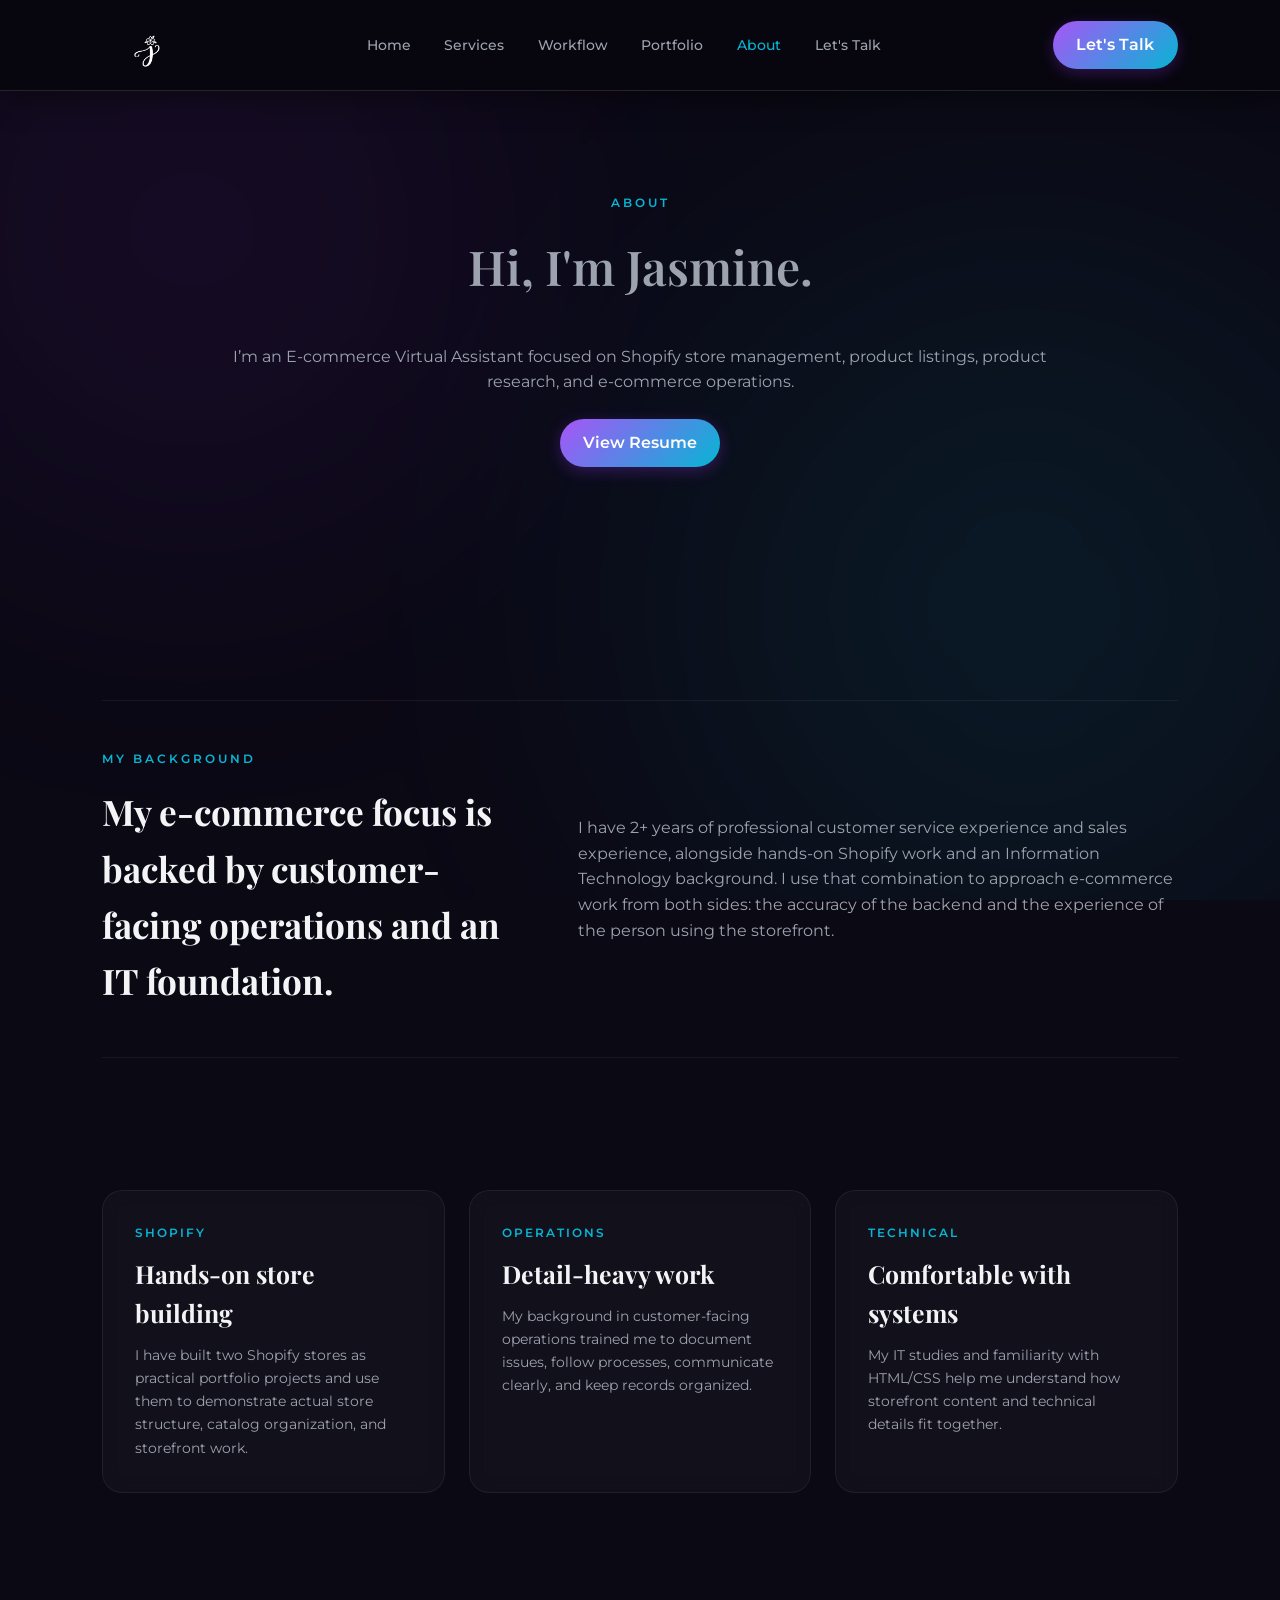
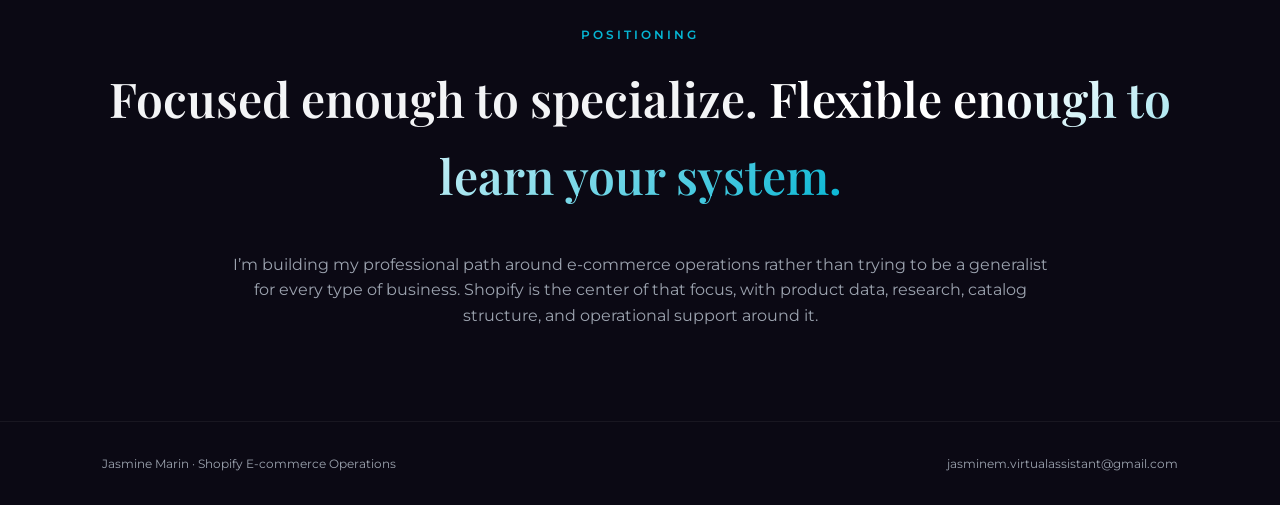
==== commit d9982721: "updated logo name and image added" ====
--- a/about.html
+++ b/about.html
@@ -12,7 +12,7 @@
 
 <header>
     <a href="index.html" class="logo" aria-label="Jasmine Marin home">
-        <img src="image/Jasmine LOGO.png" alt="Jasmine Marin logo" class="logo-img">
+        <img src="image/jasmine-logo.png" alt="Jasmine Marin logo" class="logo-img">
     </a>
 
     <button class="mobile-menu-btn" type="button" aria-label="Open navigation" aria-controls="menu" aria-expanded="false">
